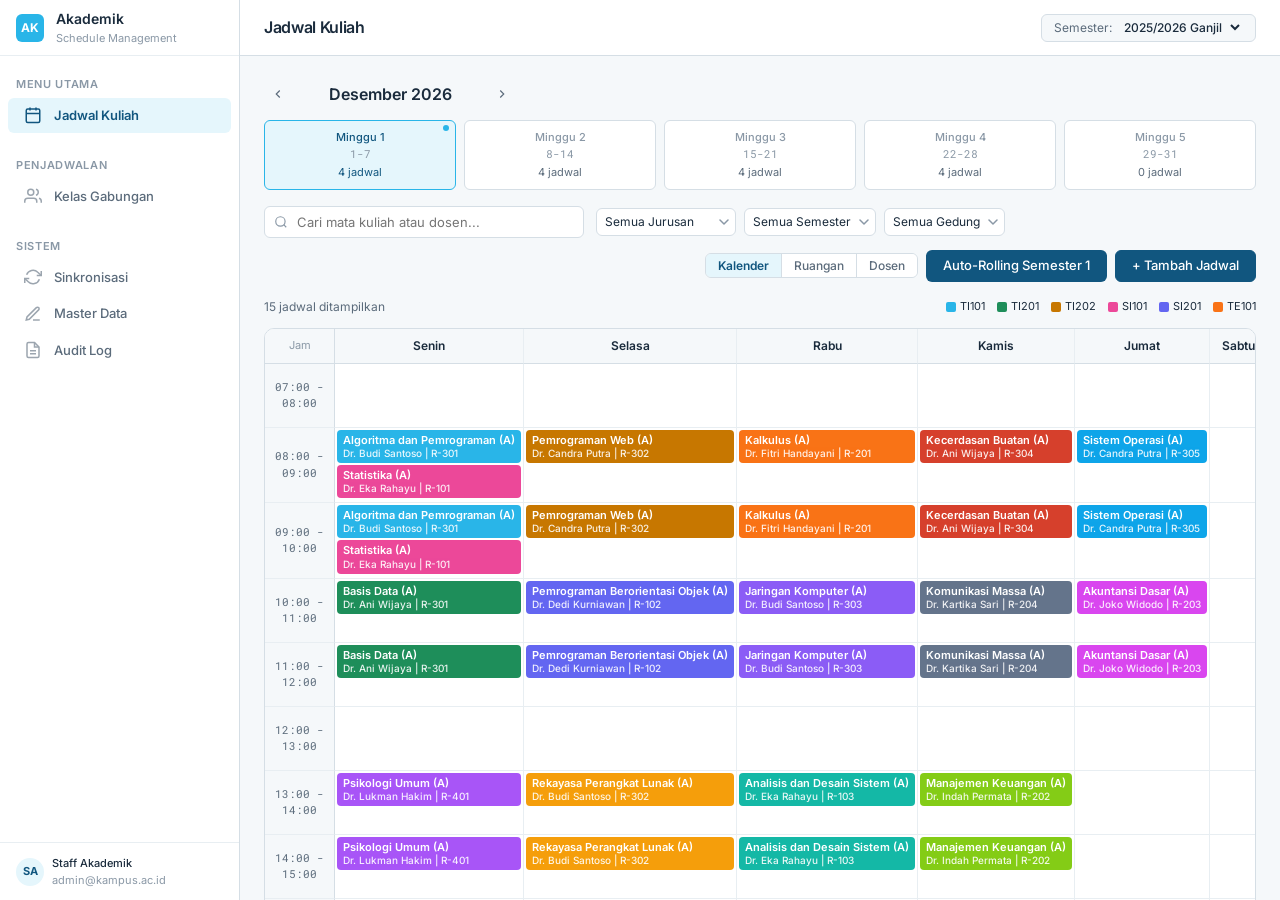
==== prototype_v2/index.html @ 50f46607 "prototypeV2" ====
<!DOCTYPE html>
<html lang="id">
<head>
  <meta charset="UTF-8">
  <meta name="viewport" content="width=device-width, initial-scale=1.0">
  <title>Sistem Manajemen Jadwal Akademik</title>

  <!-- Fonts -->
  <link rel="preconnect" href="https://fonts.googleapis.com">
  <link rel="preconnect" href="https://fonts.gstatic.com" crossorigin>
  <link href="https://fonts.googleapis.com/css2?family=Inter:wght@400;500;600;700&family=Roboto+Mono:wght@400;500&display=swap" rel="stylesheet">

  <!-- Styles -->
  <link rel="stylesheet" href="css/variables.css">
  <link rel="stylesheet" href="css/base.css">
  <link rel="stylesheet" href="css/components.css">
  <link rel="stylesheet" href="css/pages.css">
</head>
<body>
  <div class="app-layout">
    <!-- Sidebar -->
    <aside class="sidebar">
      <div class="sidebar-brand">
        <div class="sidebar-brand-icon">AK</div>
        <div>
          <div class="sidebar-brand-text">Akademik</div>
          <span class="sidebar-brand-sub">Schedule Management</span>
        </div>
      </div>

      <nav class="sidebar-nav">
        <div class="sidebar-section-label">Menu Utama</div>
        <a href="#" class="sidebar-link active" data-page="jadwal">
          <svg class="icon" viewBox="0 0 24 24" fill="none" stroke="currentColor" stroke-width="2"><rect x="3" y="4" width="18" height="18" rx="2"/><line x1="16" y1="2" x2="16" y2="6"/><line x1="8" y1="2" x2="8" y2="6"/><line x1="3" y1="10" x2="21" y2="10"/><line x1="8" y1="14" x2="8" y2="14.01"/><line x1="12" y1="14" x2="12" y2="14.01"/><line x1="16" y1="14" x2="16" y2="14.01"/></svg>
          Jadwal Kuliah
          <span class="badge" id="conflictBadge" style="display:none">0</span>
        </a>

        <div class="sidebar-section-label" style="margin-top: var(--space-3)">Penjadwalan</div>
        <a href="#" class="sidebar-link" data-page="gabungan">
          <svg class="icon" viewBox="0 0 24 24" fill="none" stroke="currentColor" stroke-width="2"><path d="M17 21v-2a4 4 0 0 0-4-4H5a4 4 0 0 0-4 4v2"/><circle cx="9" cy="7" r="4"/><path d="M23 21v-2a4 4 0 0 0-3-3.87"/><path d="M16 3.13a4 4 0 0 1 0 7.75"/></svg>
          Kelas Gabungan
        </a>

        <div class="sidebar-section-label" style="margin-top: var(--space-3)">Sistem</div>
        <a href="#" class="sidebar-link" data-page="sinkronisasi">
          <svg class="icon" viewBox="0 0 24 24" fill="none" stroke="currentColor" stroke-width="2"><polyline points="23 4 23 10 17 10"/><polyline points="1 20 1 14 7 14"/><path d="M3.51 9a9 9 0 0 1 14.85-3.36L23 10M1 14l4.64 4.36A9 9 0 0 0 20.49 15"/></svg>
          Sinkronisasi
        </a>
        <a href="#" class="sidebar-link" data-page="master">
          <svg class="icon" viewBox="0 0 24 24" fill="none" stroke="currentColor" stroke-width="2"><path d="M12 20h9"/><path d="M16.5 3.5a2.121 2.121 0 0 1 3 3L7 19l-4 1 1-4L16.5 3.5z"/></svg>
          Master Data
        </a>
        <a href="#" class="sidebar-link" data-page="audit">
          <svg class="icon" viewBox="0 0 24 24" fill="none" stroke="currentColor" stroke-width="2"><path d="M14 2H6a2 2 0 0 0-2 2v16a2 2 0 0 0 2 2h12a2 2 0 0 0 2-2V8z"/><polyline points="14 2 14 8 20 8"/><line x1="16" y1="13" x2="8" y2="13"/><line x1="16" y1="17" x2="8" y2="17"/></svg>
          Audit Log
        </a>
      </nav>

      <div class="sidebar-footer">
        <div class="sidebar-user">
          <div class="sidebar-avatar">SA</div>
          <div>
            <div style="font-weight: var(--weight-medium); color: var(--color-ink)">Staff Akademik</div>
            <div style="font-size: var(--text-xs); color: var(--color-ink-subdued)">admin@kampus.ac.id</div>
          </div>
        </div>
      </div>
    </aside>

    <!-- Main Content -->
    <div class="main-content">
      <!-- Top Header -->
      <header class="top-header">
        <div class="top-header-left">
          <h1 class="top-header-title" id="pageTitle">Jadwal Kuliah</h1>
        </div>
        <div class="top-header-right">
          <div class="semester-selector">
            <span>Semester:</span>
            <select>
              <option>2025/2026 Ganjil</option>
              <option>2025/2026 Genap</option>
              <option>2024/2025 Ganjil</option>
            </select>
          </div>
        </div>
      </header>

      <!-- Page Content -->
      <main class="page-content" id="pageContent">
        <!-- Content rendered by JS -->
      </main>
    </div>
  </div>

  <!-- Toast Container -->
  <div class="toast-container" id="toastContainer"></div>

  <!-- Scripts -->
  <script src="js/data.js"></script>
  <script src="js/app.js"></script>
  <script src="js/dashboard.js"></script>
  <script src="js/jadwal.js"></script>
  <script src="js/preferensi.js"></script>
  <script src="js/rolling.js"></script>
  <script src="js/gabungan.js"></script>
  <script src="js/sinkronisasi.js"></script>
  <script src="js/master.js"></script>
  <script src="js/audit.js"></script>
</body>
</html>
---- prototype_v2/css/variables.css ----
/* ============================================
   Design Tokens - Snowflake Design System
   Academic Schedule Management System
   ============================================ */

:root {
  /* ---- Brand Colors ---- */
  --color-primary: #29B5E8;
  --color-primary-hover: #1E9BCB;
  --color-primary-deep: #11567F;
  --color-primary-subtle: #E5F6FC;
  --color-on-primary: #FFFFFF;

  /* ---- Surfaces ---- */
  --color-canvas: #FFFFFF;
  --color-surface-1: #F5F8FA;
  --color-surface-2: #E8EEF2;
  --color-border: #D5DEE5;
  --color-border-subtle: #E8EEF2;

  /* ---- Text ---- */
  --color-ink: #1A2B3C;
  --color-ink-muted: #5B6B7B;
  --color-ink-subdued: #8A98A6;
  --color-mono-ink: #11567F;

  /* ---- Semantic ---- */
  --color-success: #1E8E5A;
  --color-success-bg: #E8F5EE;
  --color-warning: #C77700;
  --color-warning-bg: #FFF3E0;
  --color-error: #D6402C;
  --color-error-bg: #FDECEA;

  /* ---- Typography ---- */
  --font-sans: 'Inter', -apple-system, BlinkMacSystemFont, 'Helvetica Neue', sans-serif;
  --font-mono: 'Roboto Mono', SFMono-Regular, Menlo, Consolas, monospace;

  --text-xs: 11px;
  --text-sm: 12px;
  --text-base: 13px;
  --text-md: 14px;
  --text-lg: 16px;
  --text-xl: 18px;
  --text-2xl: 20px;
  --text-3xl: 24px;
  --text-4xl: 32px;

  --weight-regular: 400;
  --weight-medium: 500;
  --weight-semibold: 600;
  --weight-bold: 700;

  --leading-tight: 1.2;
  --leading-normal: 1.5;
  --leading-relaxed: 1.6;

  /* ---- Spacing (8px base) ---- */
  --space-1: 4px;
  --space-2: 8px;
  --space-3: 12px;
  --space-4: 16px;
  --space-5: 20px;
  --space-6: 24px;
  --space-8: 32px;
  --space-10: 40px;
  --space-14: 56px;
  --space-20: 80px;

  /* ---- Radius ---- */
  --radius-sm: 4px;
  --radius-md: 6px;
  --radius-lg: 10px;
  --radius-pill: 9999px;

  /* ---- Shadows ---- */
  --shadow-card: 0 1px 3px rgba(26, 43, 60, 0.08);
  --shadow-elevated: 0 4px 16px rgba(26, 43, 60, 0.12);
  --shadow-modal: 0 8px 32px rgba(26, 43, 60, 0.20);

  /* ---- Motion ---- */
  --duration-fast: 100ms;
  --duration-base: 200ms;
  --easing: cubic-bezier(0.4, 0, 0.2, 1);

  /* ---- Layout ---- */
  --sidebar-width: 240px;
  --sidebar-collapsed: 56px;
  --header-height: 56px;
  --content-max-width: 1400px;

  /* ---- Jurusan Colors (Calendar & Rolling) ---- */
  --color-jurusan-ti: #29B5E8;
  --color-jurusan-si: #1E8E5A;
  --color-jurusan-te: #C77700;
  --color-jurusan-ts: #8B5CF6;
  --color-jurusan-mj: #D6402C;
  --color-jurusan-ak: #0EA5E9;
  --color-jurusan-ik: #F59E0B;
  --color-jurusan-ps: #EC4899;
  --color-jurusan-hk: #6366F1;
  --color-jurusan-kd: #14B8A6;
}
---- prototype_v2/css/base.css ----
/* ============================================
   Base Styles - Reset, Typography, Layout
   ============================================ */

*, *::before, *::after {
  box-sizing: border-box;
  margin: 0;
  padding: 0;
}

html {
  font-size: 14px;
  -webkit-font-smoothing: antialiased;
  -moz-osx-font-smoothing: grayscale;
}

body {
  font-family: var(--font-sans);
  font-size: var(--text-md);
  font-weight: var(--weight-regular);
  line-height: var(--leading-normal);
  color: var(--color-ink);
  background: var(--color-surface-1);
  overflow: hidden;
  height: 100vh;
}

/* ---- Typography ---- */
h1, h2, h3, h4, h5, h6 {
  font-weight: var(--weight-semibold);
  line-height: var(--leading-tight);
  color: var(--color-ink);
}

h1 { font-size: var(--text-3xl); letter-spacing: -0.02em; }
h2 { font-size: var(--text-2xl); }
h3 { font-size: var(--text-lg); }
h4 { font-size: var(--text-md); }

p { color: var(--color-ink-muted); }

small { font-size: var(--text-sm); }

code, .mono {
  font-family: var(--font-mono);
  font-size: var(--text-base);
  color: var(--color-mono-ink);
}

a {
  color: var(--color-primary);
  text-decoration: none;
  transition: color var(--duration-fast) var(--easing);
}

a:hover { color: var(--color-primary-hover); }

/* ---- App Layout ---- */
.app-layout {
  display: flex;
  height: 100vh;
  overflow: hidden;
}

/* ---- Sidebar ---- */
.sidebar {
  width: var(--sidebar-width);
  min-width: var(--sidebar-width);
  background: var(--color-canvas);
  border-right: 1px solid var(--color-border);
  display: flex;
  flex-direction: column;
  overflow-y: auto;
  z-index: 20;
}

.sidebar-brand {
  padding: var(--space-4) var(--space-4);
  border-bottom: 1px solid var(--color-border-subtle);
  display: flex;
  align-items: center;
  gap: var(--space-3);
  height: var(--header-height);
}

.sidebar-brand-icon {
  width: 28px;
  height: 28px;
  background: var(--color-primary);
  border-radius: var(--radius-md);
  display: flex;
  align-items: center;
  justify-content: center;
  color: var(--color-on-primary);
  font-weight: var(--weight-bold);
  font-size: var(--text-sm);
}

.sidebar-brand-text {
  font-size: var(--text-md);
  font-weight: var(--weight-semibold);
  color: var(--color-ink);
}

.sidebar-brand-sub {
  font-size: var(--text-xs);
  color: var(--color-ink-subdued);
  display: block;
  margin-top: 1px;
}

.sidebar-nav {
  flex: 1;
  padding: var(--space-2) 0;
}

.sidebar-section-label {
  padding: var(--space-3) var(--space-4) var(--space-1);
  font-size: var(--text-xs);
  font-weight: var(--weight-semibold);
  color: var(--color-ink-subdued);
  text-transform: uppercase;
  letter-spacing: 0.06em;
}

.sidebar-link {
  display: flex;
  align-items: center;
  gap: var(--space-3);
  padding: var(--space-2) var(--space-4);
  margin: 1px var(--space-2);
  border-radius: var(--radius-md);
  font-size: var(--text-base);
  font-weight: var(--weight-medium);
  color: var(--color-ink-muted);
  cursor: pointer;
  transition: all var(--duration-fast) var(--easing);
  user-select: none;
  text-decoration: none;
}

.sidebar-link:hover {
  background: var(--color-surface-1);
  color: var(--color-ink);
}

.sidebar-link.active {
  background: var(--color-primary-subtle);
  color: var(--color-primary-deep);
  font-weight: var(--weight-semibold);
}

.sidebar-link .icon {
  width: 18px;
  height: 18px;
  opacity: 0.6;
  flex-shrink: 0;
}

.sidebar-link.active .icon {
  opacity: 1;
}

.sidebar-link .badge {
  margin-left: auto;
  background: var(--color-error);
  color: var(--color-on-primary);
  font-size: 10px;
  font-weight: var(--weight-bold);
  padding: 1px 6px;
  border-radius: var(--radius-pill);
  min-width: 18px;
  text-align: center;
}

.sidebar-footer {
  padding: var(--space-3) var(--space-4);
  border-top: 1px solid var(--color-border-subtle);
  font-size: var(--text-xs);
  color: var(--color-ink-subdued);
}

.sidebar-user {
  display: flex;
  align-items: center;
  gap: var(--space-2);
}

.sidebar-avatar {
  width: 28px;
  height: 28px;
  border-radius: var(--radius-pill);
  background: var(--color-primary-subtle);
  color: var(--color-primary-deep);
  display: flex;
  align-items: center;
  justify-content: center;
  font-size: var(--text-xs);
  font-weight: var(--weight-bold);
}

/* ---- Main Content ---- */
.main-content {
  flex: 1;
  display: flex;
  flex-direction: column;
  overflow: hidden;
  min-width: 0;
}

/* ---- Top Header ---- */
.top-header {
  height: var(--header-height);
  min-height: var(--header-height);
  background: var(--color-canvas);
  border-bottom: 1px solid var(--color-border);
  display: flex;
  align-items: center;
  justify-content: space-between;
  padding: 0 var(--space-6);
  gap: var(--space-4);
}

.top-header-left {
  display: flex;
  align-items: center;
  gap: var(--space-3);
}

.top-header-title {
  font-size: var(--text-lg);
  font-weight: var(--weight-semibold);
}

.top-header-right {
  display: flex;
  align-items: center;
  gap: var(--space-3);
}

.semester-selector {
  display: flex;
  align-items: center;
  gap: var(--space-2);
  padding: var(--space-1) var(--space-3);
  background: var(--color-surface-1);
  border: 1px solid var(--color-border);
  border-radius: var(--radius-md);
  font-size: var(--text-sm);
  color: var(--color-ink-muted);
  cursor: pointer;
}

.semester-selector select {
  border: none;
  background: transparent;
  font-family: var(--font-sans);
  font-size: var(--text-sm);
  color: var(--color-ink);
  font-weight: var(--weight-medium);
  cursor: pointer;
  outline: none;
}

/* ---- Page Content ---- */
.page-content {
  flex: 1;
  overflow-y: auto;
  padding: var(--space-6);
}

.page-content-inner {
  max-width: var(--content-max-width);
  margin: 0 auto;
}

/* ---- Scrollbar ---- */
::-webkit-scrollbar {
  width: 6px;
  height: 6px;
}

::-webkit-scrollbar-track {
  background: transparent;
}

::-webkit-scrollbar-thumb {
  background: var(--color-border);
  border-radius: var(--radius-pill);
}

::-webkit-scrollbar-thumb:hover {
  background: var(--color-ink-subdued);
}

/* ---- Utilities ---- */
.sr-only {
  position: absolute;
  width: 1px;
  height: 1px;
  padding: 0;
  margin: -1px;
  overflow: hidden;
  clip: rect(0, 0, 0, 0);
  white-space: nowrap;
  border: 0;
}

.flex { display: flex; }
.flex-col { flex-direction: column; }
.items-center { align-items: center; }
.justify-between { justify-content: space-between; }
.gap-1 { gap: var(--space-1); }
.gap-2 { gap: var(--space-2); }
.gap-3 { gap: var(--space-3); }
.gap-4 { gap: var(--space-4); }
.gap-6 { gap: var(--space-6); }
.w-full { width: 100%; }
.text-right { text-align: right; }
.text-center { text-align: center; }
.mt-2 { margin-top: var(--space-2); }
.mt-4 { margin-top: var(--space-4); }
.mt-6 { margin-top: var(--space-6); }
.mb-2 { margin-bottom: var(--space-2); }
.mb-4 { margin-bottom: var(--space-4); }
.mb-6 { margin-bottom: var(--space-6); }
.hidden { display: none !important; }
.truncate { overflow: hidden; text-overflow: ellipsis; white-space: nowrap; }
---- prototype_v2/css/components.css ----
/* ============================================
   Components - Buttons, Cards, Forms, Tables,
   Modals, Badges, Alerts, Tabs
   ============================================ */

/* ---- Buttons ---- */
.btn {
  display: inline-flex;
  align-items: center;
  justify-content: center;
  gap: var(--space-2);
  padding: var(--space-2) var(--space-4);
  font-family: var(--font-sans);
  font-size: var(--text-base);
  font-weight: var(--weight-medium);
  line-height: 1;
  border: 1px solid transparent;
  border-radius: var(--radius-md);
  cursor: pointer;
  transition: all var(--duration-fast) var(--easing);
  white-space: nowrap;
  user-select: none;
  height: 32px;
}

.btn:active {
  transform: translateY(1px);
}

.btn-primary {
  background: var(--color-primary-deep);
  color: var(--color-on-primary);
  border-color: var(--color-primary-deep);
}

.btn-primary:hover {
  background: var(--color-primary-hover);
  border-color: var(--color-primary-hover);
}

.btn-secondary {
  background: var(--color-canvas);
  color: var(--color-ink);
  border-color: var(--color-border);
}

.btn-secondary:hover {
  background: var(--color-surface-1);
  border-color: var(--color-ink-subdued);
}

.btn-ghost {
  background: transparent;
  color: var(--color-ink-muted);
  border-color: transparent;
}

.btn-ghost:hover {
  background: var(--color-surface-1);
  color: var(--color-ink);
}

.btn-danger {
  background: var(--color-error);
  color: var(--color-on-primary);
  border-color: var(--color-error);
}

.btn-danger:hover {
  background: #c13624;
}

.btn-sm {
  height: 28px;
  padding: var(--space-1) var(--space-3);
  font-size: var(--text-sm);
}

.btn-icon {
  width: 32px;
  padding: 0;
}

.btn-icon.btn-sm {
  width: 28px;
}

/* ---- Cards ---- */
.card {
  background: var(--color-canvas);
  border: 1px solid var(--color-border);
  border-radius: var(--radius-lg);
  box-shadow: var(--shadow-card);
}

.card-header {
  padding: var(--space-4) var(--space-5);
  border-bottom: 1px solid var(--color-border-subtle);
  display: flex;
  align-items: center;
  justify-content: space-between;
  gap: var(--space-3);
}

.card-header h3 {
  font-size: var(--text-md);
  font-weight: var(--weight-semibold);
}

.card-body {
  padding: var(--space-5);
}

.card-footer {
  padding: var(--space-3) var(--space-5);
  border-top: 1px solid var(--color-border-subtle);
  display: flex;
  align-items: center;
  justify-content: flex-end;
  gap: var(--space-2);
}

/* ---- Stat Cards ---- */
.stat-card {
  background: var(--color-canvas);
  border: 1px solid var(--color-border);
  border-radius: var(--radius-lg);
  padding: var(--space-5);
  box-shadow: var(--shadow-card);
}

.stat-card-label {
  font-size: var(--text-sm);
  color: var(--color-ink-muted);
  font-weight: var(--weight-medium);
  margin-bottom: var(--space-2);
}

.stat-card-value {
  font-size: var(--text-3xl);
  font-weight: var(--weight-bold);
  color: var(--color-ink);
  line-height: 1;
}

.stat-card-footer {
  margin-top: var(--space-3);
  font-size: var(--text-sm);
  color: var(--color-ink-subdued);
}

.stat-card-footer a {
  font-weight: var(--weight-medium);
}

/* ---- Forms ---- */
.form-group {
  display: flex;
  flex-direction: column;
  gap: var(--space-1);
}

.form-label {
  font-size: var(--text-sm);
  font-weight: var(--weight-medium);
  color: var(--color-ink);
}

.form-label .required {
  color: var(--color-error);
  margin-left: 2px;
}

.form-input,
.form-select,
.form-textarea {
  height: 32px;
  padding: 0 var(--space-3);
  font-family: var(--font-sans);
  font-size: var(--text-base);
  color: var(--color-ink);
  background: var(--color-canvas);
  border: 1px solid var(--color-border);
  border-radius: var(--radius-md);
  outline: none;
  transition: border-color var(--duration-fast) var(--easing);
}

.form-input:focus,
.form-select:focus,
.form-textarea:focus {
  border-color: var(--color-primary);
  box-shadow: 0 0 0 2px var(--color-primary-subtle);
}

.form-input::placeholder {
  color: var(--color-ink-subdued);
}

.form-select {
  appearance: none;
  background-image: url("data:image/svg+xml,%3Csvg width='10' height='6' viewBox='0 0 10 6' fill='none' xmlns='http://www.w3.org/2000/svg'%3E%3Cpath d='M1 1L5 5L9 1' stroke='%238A98A6' stroke-width='1.5' stroke-linecap='round' stroke-linejoin='round'/%3E%3C/svg%3E");
  background-repeat: no-repeat;
  background-position: right 10px center;
  padding-right: 28px;
  cursor: pointer;
}

.form-textarea {
  height: auto;
  min-height: 80px;
  padding: var(--space-2) var(--space-3);
  resize: vertical;
}

.form-hint {
  font-size: var(--text-xs);
  color: var(--color-ink-subdued);
}

.form-error {
  font-size: var(--text-xs);
  color: var(--color-error);
}

.form-input.error,
.form-select.error {
  border-color: var(--color-error);
}

.form-input.error:focus,
.form-select.error:focus {
  box-shadow: 0 0 0 2px var(--color-error-bg);
}

.form-row {
  display: grid;
  grid-template-columns: 1fr 1fr;
  gap: var(--space-4);
}

.form-actions {
  display: flex;
  justify-content: flex-end;
  gap: var(--space-2);
  margin-top: var(--space-4);
}

/* ---- Checkbox / Radio ---- */
.form-check {
  display: flex;
  align-items: center;
  gap: var(--space-2);
  cursor: pointer;
  font-size: var(--text-base);
}

.form-check input[type="checkbox"],
.form-check input[type="radio"] {
  width: 16px;
  height: 16px;
  accent-color: var(--color-primary);
  cursor: pointer;
}

/* ---- Tables ---- */
.table-container {
  overflow-x: auto;
  border: 1px solid var(--color-border);
  border-radius: var(--radius-lg);
  background: var(--color-canvas);
}

table {
  width: 100%;
  border-collapse: collapse;
  font-size: var(--text-base);
}

thead {
  background: var(--color-surface-1);
  border-bottom: 1px solid var(--color-border);
}

th {
  padding: var(--space-2) var(--space-4);
  text-align: left;
  font-weight: var(--weight-semibold);
  font-size: var(--text-sm);
  color: var(--color-ink-muted);
  white-space: nowrap;
}

td {
  padding: var(--space-2) var(--space-4);
  border-bottom: 1px solid var(--color-border-subtle);
  vertical-align: middle;
}

tr:last-child td {
  border-bottom: none;
}

tr:hover td {
  background: var(--color-surface-1);
}

.table-actions {
  display: flex;
  gap: var(--space-1);
}

/* ---- Badges / Pills ---- */
.badge {
  display: inline-flex;
  align-items: center;
  gap: var(--space-1);
  padding: 2px 8px;
  font-size: var(--text-xs);
  font-weight: var(--weight-medium);
  border-radius: var(--radius-pill);
  white-space: nowrap;
}

.badge-success {
  background: var(--color-success-bg);
  color: var(--color-success);
}

.badge-warning {
  background: var(--color-warning-bg);
  color: var(--color-warning);
}

.badge-error {
  background: var(--color-error-bg);
  color: var(--color-error);
}

.badge-info {
  background: var(--color-primary-subtle);
  color: var(--color-primary-deep);
}

.badge-neutral {
  background: var(--color-surface-2);
  color: var(--color-ink-muted);
}

/* ---- Alerts ---- */
.alert {
  display: flex;
  align-items: flex-start;
  gap: var(--space-3);
  padding: var(--space-3) var(--space-4);
  border-radius: var(--radius-md);
  font-size: var(--text-base);
  border: 1px solid;
}

.alert-error {
  background: var(--color-error-bg);
  border-color: var(--color-error);
  color: var(--color-error);
}

.alert-warning {
  background: var(--color-warning-bg);
  border-color: var(--color-warning);
  color: var(--color-warning);
}

.alert-success {
  background: var(--color-success-bg);
  border-color: var(--color-success);
  color: var(--color-success);
}

.alert-info {
  background: var(--color-primary-subtle);
  border-color: var(--color-primary);
  color: var(--color-primary-deep);
}

.alert-icon {
  flex-shrink: 0;
  width: 18px;
  height: 18px;
  margin-top: 1px;
}

/* ---- Modal ---- */
.modal-overlay {
  position: fixed;
  inset: 0;
  background: rgba(26, 43, 60, 0.4);
  display: flex;
  align-items: center;
  justify-content: center;
  z-index: 100;
  opacity: 0;
  visibility: hidden;
  transition: all var(--duration-base) var(--easing);
}

.modal-overlay.active {
  opacity: 1;
  visibility: visible;
}

.modal {
  background: var(--color-canvas);
  border-radius: var(--radius-lg);
  box-shadow: var(--shadow-modal);
  width: 90%;
  max-width: 560px;
  max-height: 85vh;
  display: flex;
  flex-direction: column;
  transform: translateY(8px);
  transition: transform var(--duration-base) var(--easing);
}

.modal-overlay.active .modal {
  transform: translateY(0);
}

.modal-header {
  padding: var(--space-4) var(--space-5);
  border-bottom: 1px solid var(--color-border-subtle);
  display: flex;
  align-items: center;
  justify-content: space-between;
}

.modal-header h3 {
  font-size: var(--text-lg);
  font-weight: var(--weight-semibold);
}

.modal-close {
  width: 28px;
  height: 28px;
  display: flex;
  align-items: center;
  justify-content: center;
  border: none;
  background: transparent;
  color: var(--color-ink-subdued);
  cursor: pointer;
  border-radius: var(--radius-sm);
  font-size: var(--text-lg);
  transition: all var(--duration-fast) var(--easing);
}

.modal-close:hover {
  background: var(--color-surface-1);
  color: var(--color-ink);
}

.modal-body {
  padding: var(--space-5);
  overflow-y: auto;
  flex: 1;
}

.modal-body .form-group + .form-group {
  margin-top: var(--space-4);
}

.modal-footer {
  padding: var(--space-3) var(--space-5);
  border-top: 1px solid var(--color-border-subtle);
  display: flex;
  justify-content: flex-end;
  gap: var(--space-2);
}

.modal-wide {
  max-width: 720px;
}

/* ---- Tabs ---- */
.tabs {
  display: flex;
  border-bottom: 1px solid var(--color-border);
  gap: 0;
  margin-bottom: var(--space-5);
}

.tab {
  padding: var(--space-2) var(--space-4);
  font-size: var(--text-base);
  font-weight: var(--weight-medium);
  color: var(--color-ink-muted);
  cursor: pointer;
  border-bottom: 2px solid transparent;
  transition: all var(--duration-fast) var(--easing);
  user-select: none;
  background: none;
  border-top: none;
  border-left: none;
  border-right: none;
  font-family: var(--font-sans);
}

.tab:hover {
  color: var(--color-ink);
}

.tab.active {
  color: var(--color-primary-deep);
  border-bottom-color: var(--color-primary);
  font-weight: var(--weight-semibold);
}

.tab-content {
  display: none;
}

.tab-content.active {
  display: block;
}

/* ---- Toolbar / Filter Bar ---- */
.toolbar {
  display: flex;
  align-items: center;
  gap: var(--space-3);
  flex-wrap: wrap;
}

.toolbar-search {
  position: relative;
  flex: 1;
  min-width: 200px;
  max-width: 320px;
}

.toolbar-search input {
  width: 100%;
  height: 32px;
  padding: 0 var(--space-3) 0 32px;
  font-family: var(--font-sans);
  font-size: var(--text-base);
  color: var(--color-ink);
  background: var(--color-canvas);
  border: 1px solid var(--color-border);
  border-radius: var(--radius-md);
  outline: none;
  transition: border-color var(--duration-fast) var(--easing);
}

.toolbar-search input:focus {
  border-color: var(--color-primary);
  box-shadow: 0 0 0 2px var(--color-primary-subtle);
}

.toolbar-search .search-icon {
  position: absolute;
  left: 10px;
  top: 50%;
  transform: translateY(-50%);
  color: var(--color-ink-subdued);
  pointer-events: none;
}

.toolbar-divider {
  width: 1px;
  height: 24px;
  background: var(--color-border);
}

/* ---- View Toggle ---- */
.view-toggle {
  display: flex;
  border: 1px solid var(--color-border);
  border-radius: var(--radius-md);
  overflow: hidden;
}

.view-toggle-btn {
  padding: var(--space-1) var(--space-3);
  font-family: var(--font-sans);
  font-size: var(--text-sm);
  font-weight: var(--weight-medium);
  color: var(--color-ink-muted);
  background: var(--color-canvas);
  border: none;
  cursor: pointer;
  transition: all var(--duration-fast) var(--easing);
  border-right: 1px solid var(--color-border);
}

.view-toggle-btn:last-child {
  border-right: none;
}

.view-toggle-btn:hover {
  background: var(--color-surface-1);
}

.view-toggle-btn.active {
  background: var(--color-primary-subtle);
  color: var(--color-primary-deep);
  font-weight: var(--weight-semibold);
}

/* ---- Progress Bar ---- */
.progress-bar {
  height: 8px;
  background: var(--color-surface-2);
  border-radius: var(--radius-pill);
  overflow: hidden;
}

.progress-bar-fill {
  height: 100%;
  border-radius: var(--radius-pill);
  background: var(--color-primary);
  transition: width var(--duration-base) var(--easing);
}

.progress-bar-fill.warning {
  background: var(--color-warning);
}

.progress-bar-fill.error {
  background: var(--color-error);
}

/* ---- Empty State ---- */
.empty-state {
  display: flex;
  flex-direction: column;
  align-items: center;
  justify-content: center;
  padding: var(--space-14) var(--space-6);
  text-align: center;
}

.empty-state-icon {
  width: 48px;
  height: 48px;
  color: var(--color-ink-subdued);
  margin-bottom: var(--space-4);
  opacity: 0.5;
}

.empty-state-title {
  font-size: var(--text-lg);
  font-weight: var(--weight-semibold);
  color: var(--color-ink);
  margin-bottom: var(--space-2);
}

.empty-state-desc {
  font-size: var(--text-base);
  color: var(--color-ink-muted);
  max-width: 360px;
}

/* ---- Toast / Notification ---- */
.toast-container {
  position: fixed;
  top: var(--space-4);
  right: var(--space-4);
  z-index: 200;
  display: flex;
  flex-direction: column;
  gap: var(--space-2);
}

.toast {
  display: flex;
  align-items: center;
  gap: var(--space-3);
  padding: var(--space-3) var(--space-4);
  background: var(--color-canvas);
  border: 1px solid var(--color-border);
  border-radius: var(--radius-md);
  box-shadow: var(--shadow-elevated);
  font-size: var(--text-base);
  min-width: 280px;
  max-width: 400px;
  animation: toast-in var(--duration-base) var(--easing);
}

.toast-success { border-left: 3px solid var(--color-success); }
.toast-error { border-left: 3px solid var(--color-error); }
.toast-warning { border-left: 3px solid var(--color-warning); }

@keyframes toast-in {
  from { opacity: 0; transform: translateX(16px); }
  to { opacity: 1; transform: translateX(0); }
}

/* ---- Checkbox Group (multi-select) ---- */
.checkbox-group {
  display: flex;
  flex-wrap: wrap;
  gap: var(--space-2);
}

.checkbox-pill {
  display: inline-flex;
  align-items: center;
  gap: var(--space-1);
  padding: var(--space-1) var(--space-3);
  border: 1px solid var(--color-border);
  border-radius: var(--radius-pill);
  font-size: var(--text-sm);
  cursor: pointer;
  transition: all var(--duration-fast) var(--easing);
  user-select: none;
}

.checkbox-pill:hover {
  border-color: var(--color-primary);
}

.checkbox-pill.selected {
  background: var(--color-primary-subtle);
  border-color: var(--color-primary);
  color: var(--color-primary-deep);
  font-weight: var(--weight-medium);
}

.checkbox-pill input {
  display: none;
}

/* ---- Time Slot Input ---- */
.time-slot {
  display: flex;
  align-items: center;
  gap: var(--space-2);
}

.time-slot input[type="time"] {
  height: 28px;
  padding: 0 var(--space-2);
  font-family: var(--font-sans);
  font-size: var(--text-sm);
  border: 1px solid var(--color-border);
  border-radius: var(--radius-sm);
  outline: none;
  color: var(--color-ink);
}

.time-slot input[type="time"]:focus {
  border-color: var(--color-primary);
}

.time-slot-sep {
  color: var(--color-ink-subdued);
  font-size: var(--text-sm);
}

/* ---- Pagination ---- */
.pagination {
  display: flex;
  align-items: center;
  justify-content: space-between;
  padding: var(--space-3) 0;
  font-size: var(--text-sm);
  color: var(--color-ink-muted);
}

.pagination-info {
  font-size: var(--text-sm);
  color: var(--color-ink-subdued);
}

.pagination-btns {
  display: flex;
  gap: var(--space-1);
}

.pagination-btn {
  width: 28px;
  height: 28px;
  display: flex;
  align-items: center;
  justify-content: center;
  border: 1px solid var(--color-border);
  border-radius: var(--radius-sm);
  background: var(--color-canvas);
  color: var(--color-ink-muted);
  font-size: var(--text-sm);
  cursor: pointer;
  transition: all var(--duration-fast) var(--easing);
}

.pagination-btn:hover {
  background: var(--color-surface-1);
  border-color: var(--color-ink-subdued);
}

.pagination-btn.active {
  background: var(--color-primary-subtle);
  border-color: var(--color-primary);
  color: var(--color-primary-deep);
  font-weight: var(--weight-semibold);
}

/* ---- Capacity Bar ---- */
.capacity-bar {
  display: flex;
  align-items: center;
  gap: var(--space-2);
}

.capacity-bar-track {
  flex: 1;
  height: 6px;
  background: var(--color-surface-2);
  border-radius: var(--radius-pill);
  overflow: hidden;
}

.capacity-bar-fill {
  height: 100%;
  border-radius: var(--radius-pill);
  transition: width var(--duration-base) var(--easing);
}

.capacity-bar-label {
  font-size: var(--text-xs);
  font-weight: var(--weight-medium);
  color: var(--color-ink-muted);
  min-width: 36px;
  text-align: right;
}
---- prototype_v2/css/pages.css ----
/* ============================================
   Page-Specific Styles
   ============================================ */

/* ---- Dashboard ---- */
.dashboard-stats {
  display: grid;
  grid-template-columns: repeat(4, 1fr);
  gap: var(--space-4);
  margin-bottom: var(--space-6);
}

.dashboard-grid {
  display: grid;
  grid-template-columns: 2fr 1fr;
  gap: var(--space-4);
}

.capacity-list {
  display: flex;
  flex-direction: column;
  gap: var(--space-3);
}

.capacity-item {
  display: flex;
  flex-direction: column;
  gap: var(--space-1);
}

.capacity-item-header {
  display: flex;
  justify-content: space-between;
  font-size: var(--text-sm);
}

.capacity-item-name {
  font-weight: var(--weight-medium);
  color: var(--color-ink);
}

.capacity-item-pct {
  font-family: var(--font-mono);
  font-size: var(--text-sm);
  font-weight: var(--weight-semibold);
}

.conflict-list {
  display: flex;
  flex-direction: column;
  gap: var(--space-2);
}

.conflict-item {
  display: flex;
  align-items: flex-start;
  gap: var(--space-2);
  padding: var(--space-2) var(--space-3);
  background: var(--color-error-bg);
  border-radius: var(--radius-md);
  font-size: var(--text-sm);
  border: 1px solid rgba(214, 64, 44, 0.15);
}

.conflict-icon {
  color: var(--color-error);
  flex-shrink: 0;
  margin-top: 1px;
}

.preference-status {
  display: flex;
  flex-direction: column;
  gap: var(--space-3);
}

.preference-summary {
  display: flex;
  gap: var(--space-4);
}

.preference-count {
  text-align: center;
}

.preference-count-num {
  font-size: var(--text-2xl);
  font-weight: var(--weight-bold);
}

.preference-count-label {
  font-size: var(--text-xs);
  color: var(--color-ink-muted);
}

.preference-list {
  font-size: var(--text-sm);
  color: var(--color-ink-muted);
}

.preference-list strong {
  color: var(--color-ink);
}

/* ---- Jadwal Page ---- */
.jadwal-toolbar {
  display: flex;
  align-items: center;
  gap: var(--space-3);
  margin-bottom: var(--space-4);
  flex-wrap: wrap;
}

.jadwal-filters {
  display: flex;
  gap: var(--space-2);
  flex-wrap: wrap;
  align-items: center;
}

.filter-select {
  height: 28px;
  padding: 0 24px 0 var(--space-2);
  font-family: var(--font-sans);
  font-size: var(--text-sm);
  color: var(--color-ink);
  background: var(--color-canvas);
  border: 1px solid var(--color-border);
  border-radius: var(--radius-md);
  appearance: none;
  background-image: url("data:image/svg+xml,%3Csvg width='10' height='6' viewBox='0 0 10 6' fill='none' xmlns='http://www.w3.org/2000/svg'%3E%3Cpath d='M1 1L5 5L9 1' stroke='%238A98A6' stroke-width='1.5' stroke-linecap='round' stroke-linejoin='round'/%3E%3C/svg%3E");
  background-repeat: no-repeat;
  background-position: right 6px center;
  cursor: pointer;
  outline: none;
}

.filter-select:focus {
  border-color: var(--color-primary);
}

/* ---- Room View ---- */
.room-group {
  margin-bottom: var(--space-4);
}

.room-group-header {
  display: flex;
  align-items: center;
  justify-content: space-between;
  padding: var(--space-2) var(--space-4);
  background: var(--color-surface-1);
  border: 1px solid var(--color-border);
  border-radius: var(--radius-md) var(--radius-md) 0 0;
  border-bottom: none;
}

.room-group-title {
  font-size: var(--text-base);
  font-weight: var(--weight-semibold);
  color: var(--color-ink);
}

.room-group-meta {
  font-size: var(--text-sm);
  color: var(--color-ink-muted);
}

.room-group-empty {
  padding: var(--space-6) var(--space-4);
  text-align: center;
  color: var(--color-ink-subdued);
  font-size: var(--text-sm);
  border: 1px solid var(--color-border);
  border-top: none;
  border-radius: 0 0 var(--radius-md) var(--radius-md);
  background: var(--color-canvas);
}

/* ---- Preferensi Page ---- */
.pref-card {
  background: var(--color-canvas);
  border: 1px solid var(--color-border);
  border-radius: var(--radius-lg);
  box-shadow: var(--shadow-card);
  max-width: 640px;
}

.pref-day-row {
  display: flex;
  align-items: flex-start;
  gap: var(--space-3);
  padding: var(--space-3) 0;
  border-bottom: 1px solid var(--color-border-subtle);
}

.pref-day-row:last-child {
  border-bottom: none;
}

.pref-day-check {
  width: 80px;
  flex-shrink: 0;
  padding-top: 4px;
}

.pref-day-name {
  font-weight: var(--weight-medium);
  font-size: var(--text-base);
  color: var(--color-ink);
}

.pref-day-slots {
  flex: 1;
  display: flex;
  flex-direction: column;
  gap: var(--space-2);
}

.pref-slot-row {
  display: flex;
  align-items: center;
  gap: var(--space-2);
}

.pref-add-slot {
  font-size: var(--text-sm);
  color: var(--color-primary);
  cursor: pointer;
  font-weight: var(--weight-medium);
  display: inline-flex;
  align-items: center;
  gap: var(--space-1);
  margin-top: var(--space-1);
  background: none;
  border: none;
  font-family: var(--font-sans);
}

.pref-add-slot:hover {
  color: var(--color-primary-hover);
}

.pref-status-bar {
  display: flex;
  align-items: center;
  gap: var(--space-3);
  padding: var(--space-3) var(--space-5);
  background: var(--color-surface-1);
  border-top: 1px solid var(--color-border-subtle);
  border-radius: 0 0 var(--radius-lg) var(--radius-lg);
  font-size: var(--text-sm);
}

/* ---- Rolling Page ---- */
.rolling-controls {
  display: flex;
  align-items: center;
  gap: var(--space-3);
  margin-bottom: var(--space-5);
}

.rolling-summary {
  display: flex;
  gap: var(--space-4);
  padding: var(--space-3) var(--space-4);
  background: var(--color-surface-1);
  border-radius: var(--radius-md);
  margin-bottom: var(--space-4);
  font-size: var(--text-sm);
}

.rolling-summary-item {
  display: flex;
  align-items: center;
  gap: var(--space-2);
}

.rolling-summary-num {
  font-family: var(--font-mono);
  font-weight: var(--weight-bold);
  font-size: var(--text-lg);
}

/* ---- Export Page ---- */
.export-options {
  display: flex;
  flex-direction: column;
  gap: var(--space-5);
  max-width: 480px;
}

.export-section-title {
  font-size: var(--text-sm);
  font-weight: var(--weight-semibold);
  color: var(--color-ink);
  margin-bottom: var(--space-2);
}

.export-radio-group {
  display: flex;
  flex-direction: column;
  gap: var(--space-2);
}

.export-radio {
  display: flex;
  align-items: center;
  gap: var(--space-2);
  padding: var(--space-2) var(--space-3);
  border: 1px solid var(--color-border);
  border-radius: var(--radius-md);
  cursor: pointer;
  transition: all var(--duration-fast) var(--easing);
}

.export-radio:hover {
  border-color: var(--color-primary);
}

.export-radio.selected {
  border-color: var(--color-primary);
  background: var(--color-primary-subtle);
}

.export-radio input {
  accent-color: var(--color-primary);
}

.export-radio-label {
  font-size: var(--text-base);
  font-weight: var(--weight-medium);
}

.export-radio-desc {
  font-size: var(--text-xs);
  color: var(--color-ink-muted);
}

.export-note {
  font-size: var(--text-sm);
  color: var(--color-ink-muted);
  padding: var(--space-3);
  background: var(--color-surface-1);
  border-radius: var(--radius-md);
  line-height: var(--leading-relaxed);
}

/* ---- Sinkronisasi Page ---- */
.sync-overview {
  display: grid;
  grid-template-columns: repeat(3, 1fr);
  gap: var(--space-4);
  margin-bottom: var(--space-6);
}

.sync-info-item {
  display: flex;
  flex-direction: column;
  gap: var(--space-1);
}

.sync-info-label {
  font-size: var(--text-xs);
  color: var(--color-ink-subdued);
  font-weight: var(--weight-medium);
}

.sync-info-value {
  font-size: var(--text-md);
  font-weight: var(--weight-semibold);
  color: var(--color-ink);
}

/* ---- Master Data ---- */
.master-tabs {
  margin-bottom: var(--space-4);
}

.master-header {
  display: flex;
  align-items: center;
  justify-content: space-between;
  margin-bottom: var(--space-4);
}

/* ---- Audit Log ---- */
.audit-filter-bar {
  display: flex;
  gap: var(--space-3);
  margin-bottom: var(--space-4);
  flex-wrap: wrap;
}

.audit-detail-row {
  font-size: var(--text-sm);
  color: var(--color-ink-muted);
  padding: var(--space-2) var(--space-4);
  background: var(--color-surface-1);
}

.audit-change {
  display: flex;
  gap: var(--space-2);
  font-size: var(--text-sm);
  margin-top: var(--space-1);
}

.audit-change-field {
  font-weight: var(--weight-medium);
  color: var(--color-ink);
}

.audit-change-old {
  color: var(--color-error);
  text-decoration: line-through;
}

.audit-change-new {
  color: var(--color-success);
}

/* ---- Calendar Grid (Jadwal Kalender View) ---- */
.calendar-grid {
  display: grid;
  grid-template-columns: 70px repeat(6, 1fr);
  border: 1px solid var(--color-border);
  border-radius: var(--radius-lg);
  background: var(--color-canvas);
  overflow: hidden;
}

.calendar-header {
  background: var(--color-surface-1);
  padding: var(--space-2) var(--space-3);
  font-size: var(--text-sm);
  font-weight: var(--weight-semibold);
  color: var(--color-ink);
  text-align: center;
  border-bottom: 1px solid var(--color-border);
  border-right: 1px solid var(--color-border-subtle);
}

.calendar-time-header {
  background: var(--color-surface-1);
  padding: var(--space-2);
  font-size: var(--text-xs);
  color: var(--color-ink-subdued);
  text-align: center;
  border-bottom: 1px solid var(--color-border);
  border-right: 1px solid var(--color-border);
}

.calendar-time-label {
  padding: var(--space-2) var(--space-2);
  font-size: var(--text-xs);
  font-family: var(--font-mono);
  color: var(--color-ink-muted);
  text-align: center;
  border-right: 1px solid var(--color-border);
  background: var(--color-surface-1);
  display: flex;
  align-items: center;
  justify-content: center;
  min-height: 64px;
  border-bottom: 1px solid var(--color-border-subtle);
}

.calendar-cell {
  min-height: 64px;
  padding: 2px;
  border-right: 1px solid var(--color-border-subtle);
  border-bottom: 1px solid var(--color-border-subtle);
  position: relative;
  cursor: pointer;
  transition: background var(--duration-fast) var(--easing);
}

.calendar-cell:hover {
  background: var(--color-surface-1);
}

.calendar-cell:last-child {
  border-right: none;
}

.calendar-event {
  padding: 3px 6px;
  border-radius: var(--radius-sm);
  font-size: 11px;
  line-height: 1.3;
  color: #fff;
  font-weight: var(--weight-medium);
  margin-bottom: 2px;
  overflow: hidden;
  cursor: pointer;
  transition: opacity var(--duration-fast) var(--easing);
  position: relative;
}

.calendar-event:hover {
  opacity: 0.85;
}

.calendar-event:hover .calendar-event-delete {
  opacity: 1;
}

.calendar-event-delete {
  position: absolute;
  top: 2px;
  right: 2px;
  width: 16px;
  height: 16px;
  display: flex;
  align-items: center;
  justify-content: center;
  background: rgba(0, 0, 0, 0.3);
  color: #fff;
  border: none;
  border-radius: 3px;
  font-size: 12px;
  line-height: 1;
  cursor: pointer;
  opacity: 0;
  transition: opacity var(--duration-fast) var(--easing), background var(--duration-fast) var(--easing);
  padding: 0;
}

.calendar-event-delete:hover {
  background: var(--color-error);
  opacity: 1;
}

.calendar-event-title {
  font-weight: var(--weight-semibold);
  white-space: nowrap;
  overflow: hidden;
  text-overflow: ellipsis;
}

.calendar-event-meta {
  font-size: 10px;
  opacity: 0.9;
  white-space: nowrap;
  overflow: hidden;
  text-overflow: ellipsis;
}

.calendar-day-header {
  background: var(--color-surface-1);
  padding: var(--space-2) var(--space-3);
  font-size: var(--text-sm);
  font-weight: var(--weight-semibold);
  color: var(--color-ink);
  text-align: center;
  border-bottom: 1px solid var(--color-border);
  border-right: 1px solid var(--color-border-subtle);
}

.calendar-day-header:last-child {
  border-right: none;
}

/* ---- Rolling Calendar (Weekly Grid) ---- */
.rolling-calendar {
  display: grid;
  grid-template-columns: 70px repeat(6, 1fr);
  border: 1px solid var(--color-border);
  border-radius: var(--radius-lg);
  background: var(--color-canvas);
  overflow: hidden;
}

.rolling-cell {
  min-height: 56px;
  padding: 3px;
  border-right: 1px solid var(--color-border-subtle);
  border-bottom: 1px solid var(--color-border-subtle);
  font-size: 11px;
}

.rolling-cell:last-child {
  border-right: none;
}

.rolling-event {
  padding: 2px 5px;
  border-radius: var(--radius-sm);
  font-size: 10px;
  line-height: 1.3;
  color: #fff;
  margin-bottom: 2px;
  font-weight: var(--weight-medium);
}

.rolling-event-title {
  font-weight: var(--weight-semibold);
  white-space: nowrap;
  overflow: hidden;
  text-overflow: ellipsis;
}

.rolling-event-meta {
  font-size: 9px;
  opacity: 0.9;
}

.rolling-week-selector {
  display: flex;
  align-items: center;
  gap: var(--space-3);
  margin-bottom: var(--space-4);
}

.rolling-week-nav {
  display: flex;
  align-items: center;
  gap: var(--space-2);
}

/* ---- Master Data Card Layout ---- */
.master-card-grid {
  display: grid;
  grid-template-columns: repeat(auto-fill, minmax(280px, 1fr));
  gap: var(--space-3);
}

.master-card {
  background: var(--color-canvas);
  border: 1px solid var(--color-border);
  border-radius: var(--radius-lg);
  padding: var(--space-4);
  transition: all var(--duration-fast) var(--easing);
  cursor: default;
}

.master-card:hover {
  border-color: var(--color-primary);
  box-shadow: var(--shadow-card);
}

.master-card-code {
  font-family: var(--font-mono);
  font-size: var(--text-xs);
  font-weight: var(--weight-semibold);
  color: var(--color-primary-deep);
  background: var(--color-primary-subtle);
  padding: 2px 6px;
  border-radius: var(--radius-sm);
  display: inline-block;
  margin-bottom: var(--space-2);
}

.master-card-name {
  font-size: var(--text-md);
  font-weight: var(--weight-semibold);
  color: var(--color-ink);
  margin-bottom: var(--space-1);
}

.master-card-info {
  font-size: var(--text-sm);
  color: var(--color-ink-muted);
  margin-bottom: var(--space-2);
}

.master-card-meta {
  display: flex;
  gap: var(--space-2);
  flex-wrap: wrap;
}

.master-card-tag {
  font-size: var(--text-xs);
  padding: 2px 8px;
  border-radius: var(--radius-pill);
  background: var(--color-surface-2);
  color: var(--color-ink-muted);
  font-weight: var(--weight-medium);
}

.master-card-actions {
  display: flex;
  gap: var(--space-1);
  margin-top: var(--space-3);
  padding-top: var(--space-3);
  border-top: 1px solid var(--color-border-subtle);
}

.master-search-bar {
  display: flex;
  gap: var(--space-3);
  margin-bottom: var(--space-4);
  align-items: center;
}

.master-search-bar input {
  flex: 1;
  max-width: 360px;
}

/* ---- Preference Conflict (War) Styles ---- */
.pref-conflict-banner {
  padding: var(--space-3) var(--space-4);
  background: var(--color-error-bg);
  border: 1px solid var(--color-error);
  border-radius: var(--radius-md);
  margin-bottom: var(--space-4);
  display: flex;
  align-items: flex-start;
  gap: var(--space-3);
}

.pref-conflict-icon {
  color: var(--color-error);
  flex-shrink: 0;
  font-weight: var(--weight-bold);
  font-size: var(--text-lg);
  line-height: 1;
}

.pref-conflict-title {
  font-size: var(--text-md);
  font-weight: var(--weight-semibold);
  color: var(--color-error);
  margin-bottom: var(--space-1);
}

.pref-conflict-list {
  display: flex;
  flex-direction: column;
  gap: var(--space-2);
}

.pref-conflict-item {
  display: flex;
  align-items: center;
  gap: var(--space-2);
  padding: var(--space-2) var(--space-3);
  background: rgba(214, 64, 44, 0.06);
  border-radius: var(--radius-md);
  font-size: var(--text-sm);
}

.pref-conflict-slot {
  font-family: var(--font-mono);
  font-weight: var(--weight-semibold);
  color: var(--color-error);
  min-width: 140px;
}

.pref-conflict-dosen {
  display: flex;
  gap: var(--space-1);
  flex-wrap: wrap;
}

.pref-conflict-badge {
  display: inline-flex;
  align-items: center;
  gap: 4px;
  padding: 2px 8px;
  border-radius: var(--radius-pill);
  font-size: var(--text-xs);
  font-weight: var(--weight-medium);
  color: #fff;
}

.pref-war-cell {
  background: var(--color-error-bg) !important;
  border: 2px solid var(--color-error) !important;
}

.pref-grid {
  display: grid;
  grid-template-columns: 70px repeat(6, 1fr);
  border: 1px solid var(--color-border);
  border-radius: var(--radius-lg);
  background: var(--color-canvas);
  overflow: hidden;
  margin-bottom: var(--space-4);
}

.pref-grid-header {
  background: var(--color-surface-1);
  padding: var(--space-2) var(--space-3);
  font-size: var(--text-sm);
  font-weight: var(--weight-semibold);
  color: var(--color-ink);
  text-align: center;
  border-bottom: 1px solid var(--color-border);
  border-right: 1px solid var(--color-border-subtle);
}

.pref-grid-time {
  padding: var(--space-2);
  font-size: var(--text-xs);
  font-family: var(--font-mono);
  color: var(--color-ink-muted);
  text-align: center;
  border-right: 1px solid var(--color-border);
  background: var(--color-surface-1);
  display: flex;
  align-items: center;
  justify-content: center;
  min-height: 44px;
  border-bottom: 1px solid var(--color-border-subtle);
}

.pref-grid-cell {
  min-height: 44px;
  padding: 3px;
  border-right: 1px solid var(--color-border-subtle);
  border-bottom: 1px solid var(--color-border-subtle);
  display: flex;
  flex-wrap: wrap;
  gap: 2px;
  align-items: flex-start;
  align-content: flex-start;
}

.pref-grid-cell:last-child {
  border-right: none;
}

.pref-dosen-pill {
  padding: 1px 6px;
  border-radius: var(--radius-sm);
  font-size: 10px;
  font-weight: var(--weight-medium);
  color: #fff;
  white-space: nowrap;
}

/* ---- Gabungan Student Search ---- */
.gabungan-search-wrap {
  position: relative;
}

.gabungan-search-results {
  position: absolute;
  top: calc(100% + 4px);
  left: 0;
  right: 0;
  background: var(--color-canvas);
  border: 1px solid var(--color-primary);
  border-radius: var(--radius-md);
  box-shadow: var(--shadow-elevated);
  max-height: 240px;
  overflow-y: auto;
  z-index: 10;
  display: none;
}

.gabungan-search-results.active {
  display: block;
}

.gabungan-search-item {
  padding: var(--space-2) var(--space-3);
  font-size: var(--text-sm);
  cursor: pointer;
  display: flex;
  align-items: center;
  justify-content: space-between;
  transition: background var(--duration-fast) var(--easing);
}

.gabungan-search-item:hover {
  background: var(--color-surface-1);
}

.gabungan-search-item-name {
  font-weight: var(--weight-medium);
  color: var(--color-ink);
}

.gabungan-search-item-meta {
  font-size: var(--text-xs);
  color: var(--color-ink-muted);
  display: flex;
  align-items: center;
  gap: var(--space-2);
}

.gabungan-selected-list {
  display: flex;
  flex-direction: column;
  gap: var(--space-2);
  margin-top: var(--space-3);
}

.gabungan-selected-item {
  display: flex;
  align-items: center;
  justify-content: space-between;
  padding: var(--space-2) var(--space-3);
  background: var(--color-surface-1);
  border: 1px solid var(--color-border-subtle);
  border-radius: var(--radius-md);
  font-size: var(--text-sm);
}

.gabungan-selected-info {
  display: flex;
  align-items: center;
  gap: var(--space-2);
}

.gabungan-selected-remove {
  color: var(--color-error);
  cursor: pointer;
  font-size: var(--text-sm);
  background: none;
  border: none;
  font-family: var(--font-sans);
  font-weight: var(--weight-medium);
  padding: 2px 6px;
  border-radius: var(--radius-sm);
}

.gabungan-selected-remove:hover {
  background: var(--color-error-bg);
}

.gabungan-summary {
  padding: var(--space-3) var(--space-4);
  background: var(--color-surface-1);
  border-radius: var(--radius-md);
  border: 1px solid var(--color-border-subtle);
  margin-top: var(--space-3);
}

.gabungan-summary-row {
  display: flex;
  align-items: center;
  gap: var(--space-2);
  margin-bottom: var(--space-1);
  font-size: var(--text-sm);
}

.gabungan-summary-label {
  color: var(--color-ink-muted);
  min-width: 140px;
}

.gabungan-summary-value {
  font-weight: var(--weight-semibold);
  color: var(--color-ink);
}

/* ---- Responsive ---- */
@media (max-width: 1024px) {
  .dashboard-stats {
    grid-template-columns: repeat(2, 1fr);
  }

  .dashboard-grid {
    grid-template-columns: 1fr;
  }

  .sync-overview {
    grid-template-columns: 1fr;
  }

  .calendar-grid,
  .rolling-calendar,
  .pref-grid {
    font-size: var(--text-xs);
  }

  .master-card-grid {
    grid-template-columns: 1fr;
  }
}

@media (max-width: 768px) {
  .sidebar {
    display: none;
  }

  .dashboard-stats {
    grid-template-columns: 1fr;
  }

  .form-row {
    grid-template-columns: 1fr;
  }

  .jadwal-toolbar {
    flex-direction: column;
    align-items: stretch;
  }

  .toolbar-search {
    max-width: none;
  }

  .calendar-grid,
  .rolling-calendar,
  .pref-grid {
    overflow-x: auto;
    display: block;
  }

  .master-search-bar {
    flex-direction: column;
    align-items: stretch;
  }

  .master-search-bar input {
    max-width: none;
  }
}
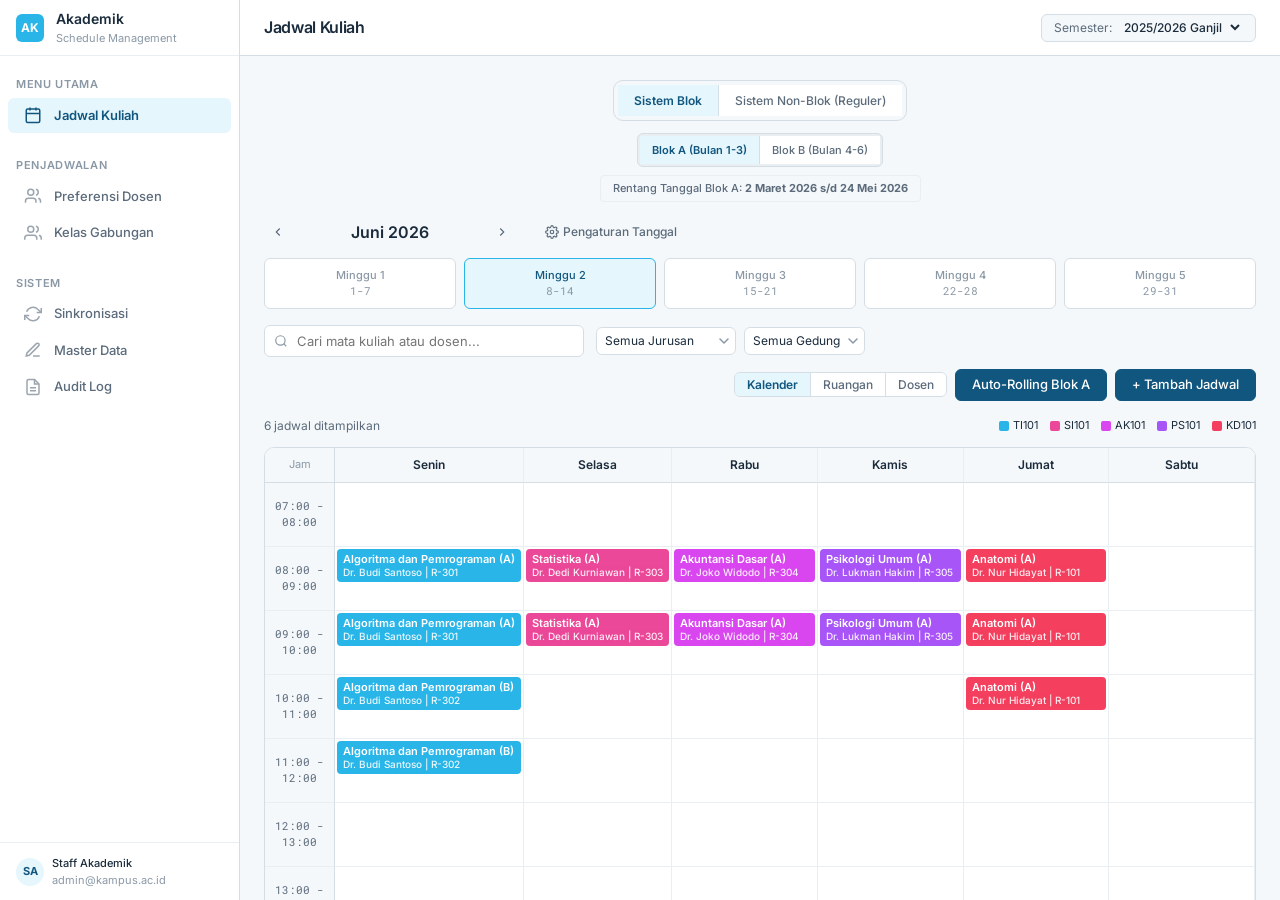
==== commit b2e6ef58: "fix protoypev2" ====
--- a/prototype_v2/index.html
+++ b/prototype_v2/index.html
@@ -37,6 +37,11 @@
         </a>
 
         <div class="sidebar-section-label" style="margin-top: var(--space-3)">Penjadwalan</div>
+        <a href="#" class="sidebar-link" data-page="preferensi">
+          <svg class="icon" viewBox="0 0 24 24" fill="none" stroke="currentColor" stroke-width="2"><path d="M16 21v-2a4 4 0 0 0-4-4H6a4 4 0 0 0-4 4v2"/><circle cx="9" cy="7" r="4"/><path d="M22 21v-2a4 4 0 0 0-3-3.87"/><path d="M16 3.13a4 4 0 0 1 0 7.75"/></svg>
+          Preferensi Dosen
+        </a>
+
         <a href="#" class="sidebar-link" data-page="gabungan">
           <svg class="icon" viewBox="0 0 24 24" fill="none" stroke="currentColor" stroke-width="2"><path d="M17 21v-2a4 4 0 0 0-4-4H5a4 4 0 0 0-4 4v2"/><circle cx="9" cy="7" r="4"/><path d="M23 21v-2a4 4 0 0 0-3-3.87"/><path d="M16 3.13a4 4 0 0 1 0 7.75"/></svg>
           Kelas Gabungan
@@ -78,10 +83,7 @@
         <div class="top-header-right">
           <div class="semester-selector">
             <span>Semester:</span>
-            <select>
-              <option>2025/2026 Ganjil</option>
-              <option>2025/2026 Genap</option>
-              <option>2024/2025 Ganjil</option>
+            <select id="globalSemesterSelect">
             </select>
           </div>
         </div>
